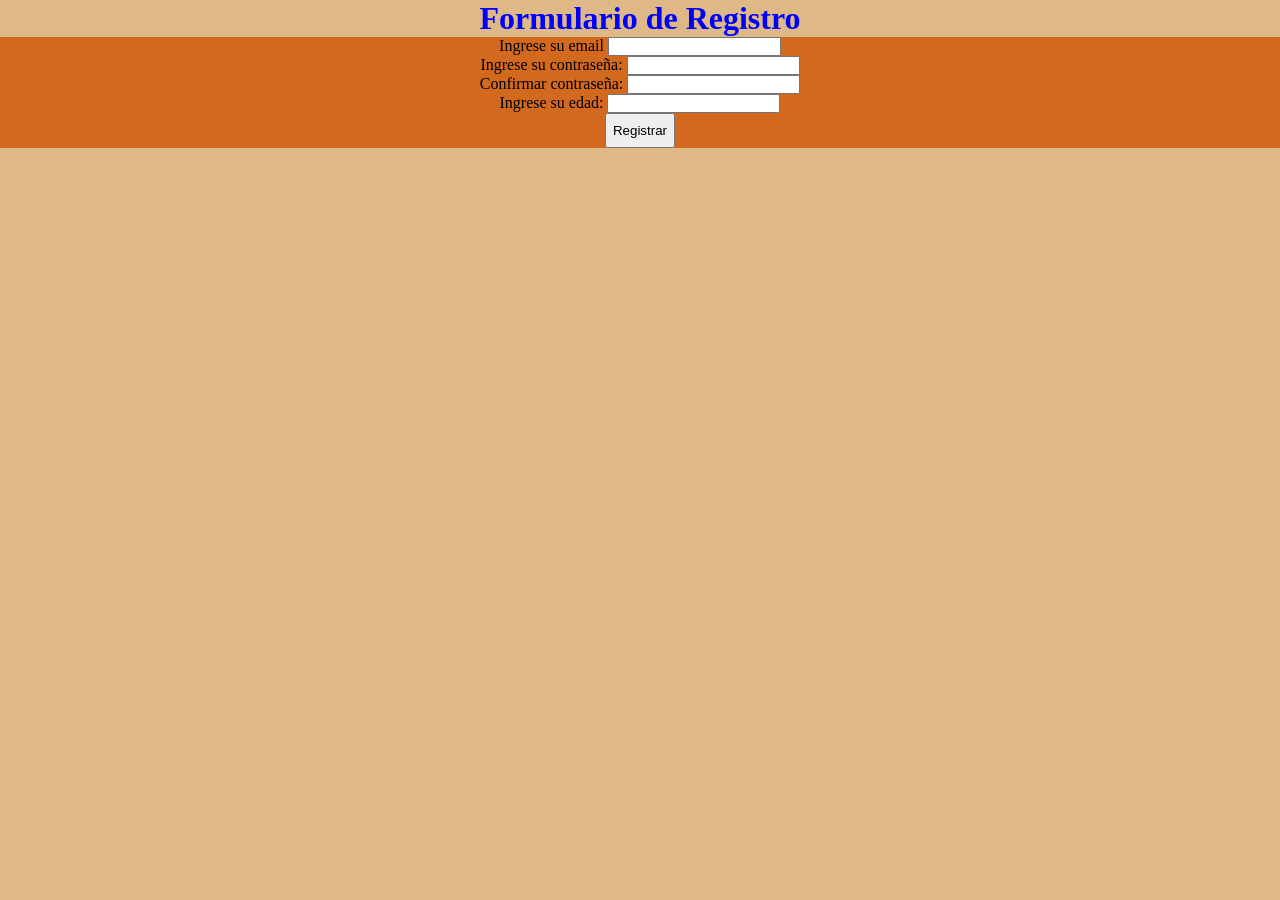
==== index.html @ d5665660 "crear archivo en javascript, clase integradora html y javascript" ====
<!DOCTYPE html>
<html lang="es">
<head>
    <meta charset="UTF-8">
    <meta name="viewport" content="width=device-width, initial-scale=1.0">
    <link rel="stylesheet" href="style.css">
    <title>Clase integradora </title>
</head>
<body>
    <h1>Formulario de Registro </h1>

    <form onsubmit="registro (event)">

        <label> 
            Ingrese su email
            <input type="email" id="email" required>
        </label>

        <label>
            Ingrese su contraseña:
            <input type="password" id="password" required>
        </label>

        <label>
            Confirmar contraseña:
            <input type="password" id="confirmacion" required>
        </label>

        <label>
            Ingrese su edad:
            <input type="number" id="number" placeholder="">
        </label>

        <button id="btn">Registrar</button>

    </form>
    

    <script src="script.js"></script>
</body>
</html>
---- style.css ----
* {
    margin: 0;
    padding: 0;
    box-sizing: border-box;
}

body {
    background-color: burlywood;
}

h1 {
    display: flex;
    justify-content: center;
    align-items: center;
    color: blue;
}

form {
    background-color: chocolate;
    display: flex;
    flex-direction: column;
    justify-content: center;
    align-items: center;

}

#btn {
    width: 70px;
    height: 35px;
}
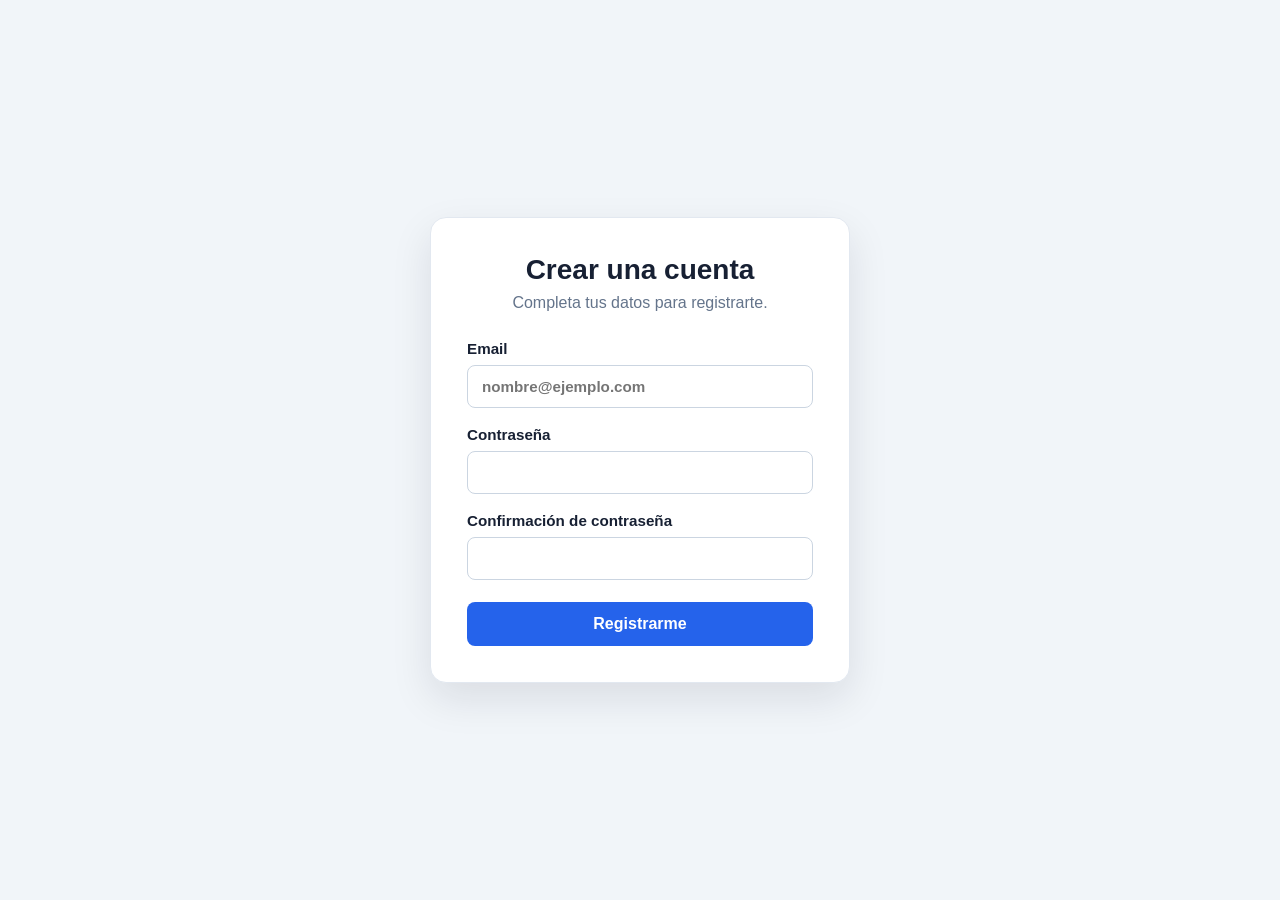
==== commit c9b3bdbc: "crea pagina de registro de email, con confirmacion de contraseña" ====
--- a/index.html
+++ b/index.html
@@ -4,36 +4,32 @@
     <meta charset="UTF-8">
     <meta name="viewport" content="width=device-width, initial-scale=1.0">
     <link rel="stylesheet" href="style.css">
-    <title>Clase integradora </title>
+    <title>Registro</title>
 </head>
 <body>
-    <h1>Formulario de Registro </h1>
+    <main class="registro">
+        <h1>Crear una cuenta</h1>
+        <p class="descripcion">Completa tus datos para registrarte.</p>
 
-    <form onsubmit="registro (event)">
+        <form onsubmit="registro(event)">
+            <label for="email">
+                Email
+                <input type="email" id="email" name="email" autocomplete="email" placeholder="nombre@ejemplo.com" required>
+            </label>
 
-        <label> 
-            Ingrese su email
-            <input type="email" id="email" required>
-        </label>
+            <label for="password">
+                Contraseña
+                <input type="password" id="password" name="password" autocomplete="new-password" required>
+            </label>
 
-        <label>
-            Ingrese su contraseña:
-            <input type="password" id="password" required>
-        </label>
+            <label for="confirmacion">
+                Confirmación de contraseña
+                <input type="password" id="confirmacion" name="confirmacion" autocomplete="new-password" required>
+            </label>
 
-        <label>
-            Confirmar contraseña:
-            <input type="password" id="confirmacion" required>
-        </label>
-
-        <label>
-            Ingrese su edad:
-            <input type="number" id="number" placeholder="">
-        </label>
-
-        <button id="btn">Registrar</button>
-
-    </form>
+            <button id="btn" type="submit">Registrarme</button>
+        </form>
+    </main>
     
 
     <script src="script.js"></script>
--- a/style.css
+++ b/style.css
@@ -5,26 +5,86 @@
 }
 
 body {
-    background-color: burlywood;
+    min-height: 100vh;
+    display: grid;
+    place-items: center;
+    padding: 24px;
+    background: #f1f5f9;
+    color: #172033;
+    font-family: Arial, sans-serif;
+}
+
+.registro {
+    width: min(100%, 420px);
+    padding: 36px;
+    border: 1px solid #e2e8f0;
+    border-radius: 16px;
+    background: #fff;
+    box-shadow: 0 16px 40px rgb(15 23 42 / 10%);
 }
 
 h1 {
-    display: flex;
-    justify-content: center;
-    align-items: center;
-    color: blue;
+    margin-bottom: 8px;
+    font-size: 1.75rem;
+    text-align: center;
+}
+
+.descripcion {
+    margin-bottom: 28px;
+    color: #64748b;
+    text-align: center;
 }
 
 form {
-    background-color: chocolate;
     display: flex;
     flex-direction: column;
-    justify-content: center;
-    align-items: center;
+    gap: 18px;
+}
 
+label {
+    display: flex;
+    flex-direction: column;
+    gap: 8px;
+    font-size: 0.95rem;
+    font-weight: 600;
+}
+
+input {
+    width: 100%;
+    padding: 12px 14px;
+    border: 1px solid #cbd5e1;
+    border-radius: 8px;
+    font: inherit;
+}
+
+input:focus {
+    border-color: #2563eb;
+    outline: 3px solid rgb(37 99 235 / 15%);
 }
 
 #btn {
-    width: 70px;
-    height: 35px;
+    margin-top: 4px;
+    padding: 13px 16px;
+    border: 0;
+    border-radius: 8px;
+    background: #2563eb;
+    color: #fff;
+    cursor: pointer;
+    font: inherit;
+    font-weight: 700;
+}
+
+#btn:hover {
+    background: #1d4ed8;
+}
+
+#btn:focus-visible {
+    outline: 3px solid rgb(37 99 235 / 35%);
+    outline-offset: 3px;
+}
+
+@media (max-width: 480px) {
+    .registro {
+        padding: 28px 22px;
+    }
 }
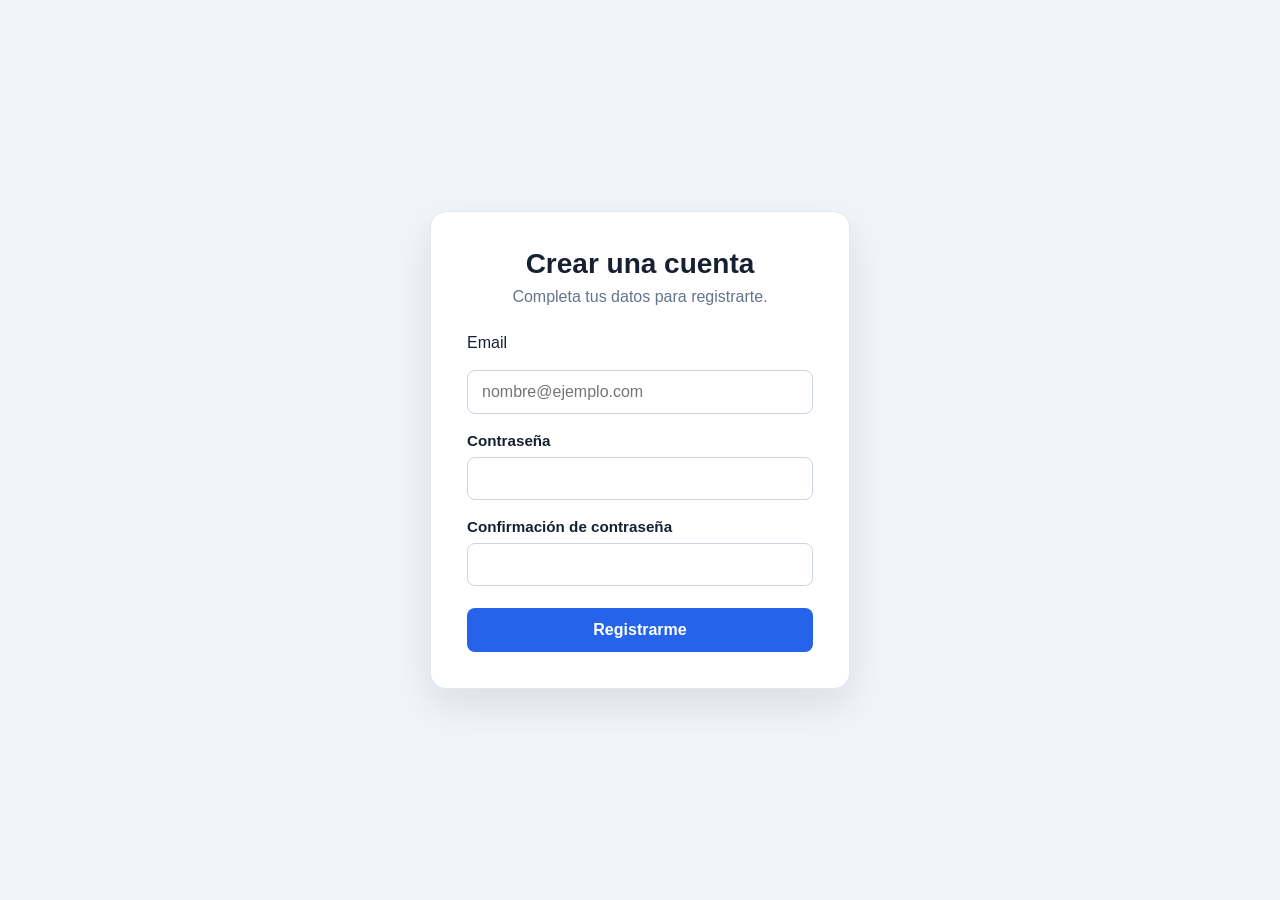
==== commit 4521b38d: "se crean funciones de registro de datos en el formulario y borrado de los mismos al final el registr" ====
--- a/index.html
+++ b/index.html
@@ -11,7 +11,7 @@
         <h1>Crear una cuenta</h1>
         <p class="descripcion">Completa tus datos para registrarte.</p>
 
-        <form onsubmit="registro(event)">
+        <form onsubmit="registro(event)" id="formulario>
             <label for="email">
                 Email
                 <input type="email" id="email" name="email" autocomplete="email" placeholder="nombre@ejemplo.com" required>
